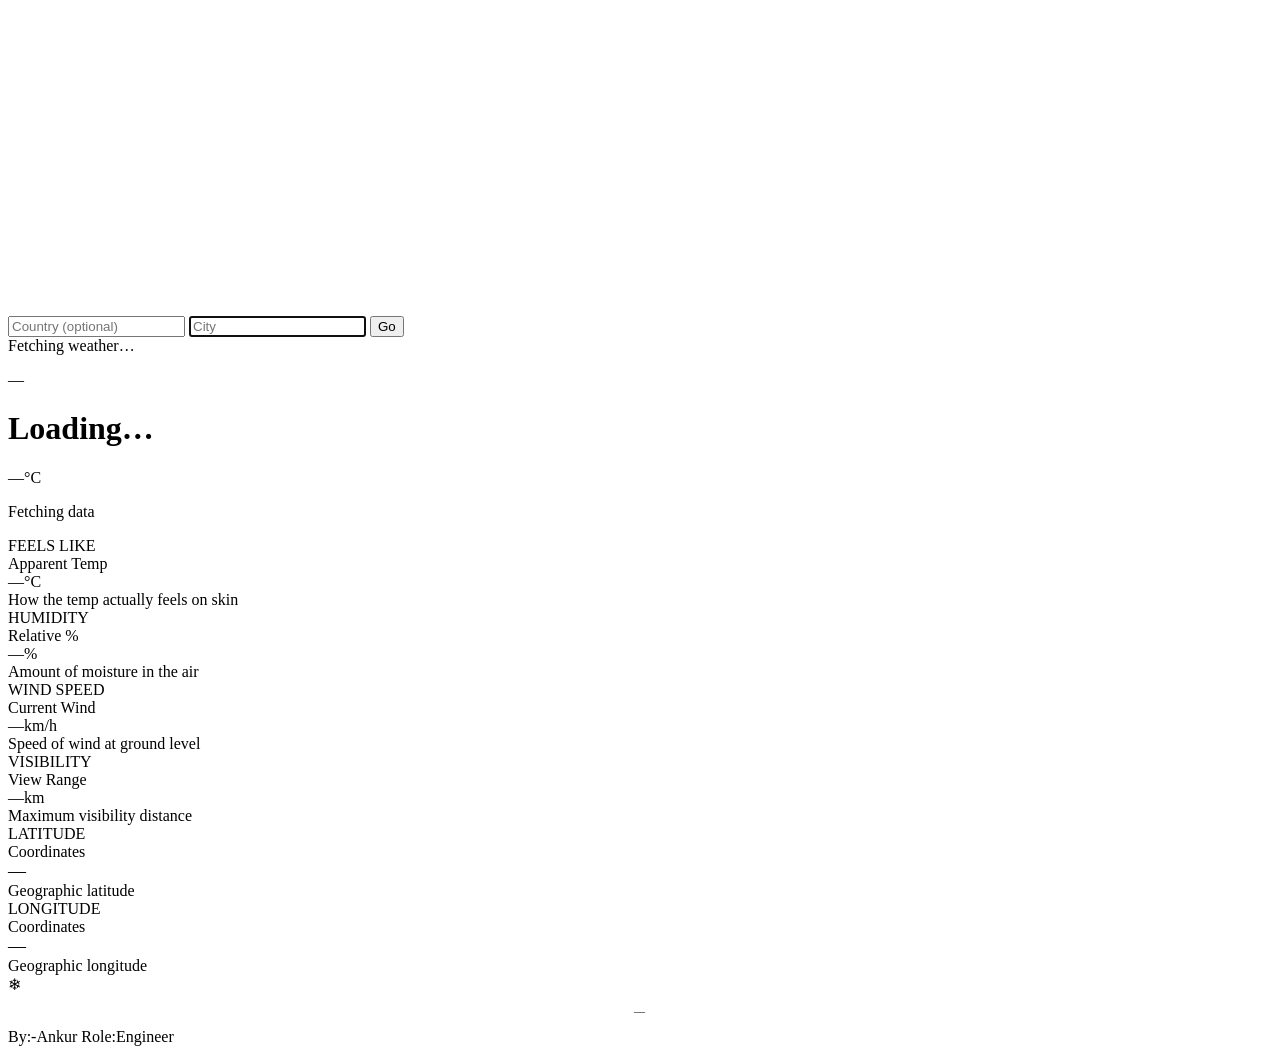
==== index.html @ 8caa288e "Create index.html" ====
<!DOCTYPE html>
<html lang="en">
<head>
  <meta charset="UTF-8">
  <meta name="viewport" content="width=device-width, initial-scale=1.0">
  <title>Weather-app</title>
  <link rel="preconnect" href="https://fonts.googleapis.com">
  <link href="https://fonts.googleapis.com/css2?family=Outfit:wght@200;300;400;500;600;700;800&display=swap" rel="stylesheet">

  </head>
<body>

  <canvas id="bgCanvas"></canvas>
  <div class="bg-overlay"></div>
  <canvas id="weatherCanvas"></canvas>

  <div class="search-wrap">
    <input type="text" id="countryInput" placeholder="Country (optional)">
    <input type="text" id="cityInput" placeholder="City" autofocus>
    <button id="goBtn" onclick="updateWeather()">Go</button>
  </div>

  <div class="error-banner" id="errorBanner"></div>

  <div class="card">
    <div class="loading-overlay" id="loadingOverlay">
      <div class="spinner"></div> Fetching weather…
    </div>

    <div class="card-left">
      <p class="country-tag" id="countryDisplay">—</p>
      <h1 class="city-name" id="cityDisplay">Loading…</h1>
      <div class="temp-main" id="tempDisplay">—<span>°C</span></div>

      <p class="weather-desc" id="descDisplay">Fetching data</p>
      <div class="stats-grid">
        <div class="stat-box">
          <div class="stat-icon">FEELS LIKE</div>
          <div class="stat-label">Apparent Temp</div>
          <div class="stat-value" id="feelsLike">—<span class="unit">°C</span></div>
          <div class="tooltip">How the temp actually feels on skin</div>
        </div>

        <div class="stat-box">
          <div class="stat-icon">HUMIDITY</div>
          <div class="stat-label">Relative %</div>
          <div class="stat-value" id="humidityVal">—<span class="unit">%</span></div>
          <div class="tooltip">Amount of moisture in the air</div>
        </div>

        <div class="stat-box">
          <div class="stat-icon">WIND SPEED</div>
          <div class="stat-label">Current Wind</div>
          <div class="stat-value" id="windVal">—<span class="unit">km/h</span></div>
          <div class="tooltip">Speed of wind at ground level</div>
        </div>

        <div class="stat-box">
          <div class="stat-icon">VISIBILITY</div>
          <div class="stat-label">View Range</div>
          <div class="stat-value" id="visibVal">—<span class="unit">km</span></div>
          <div class="tooltip">Maximum visibility distance</div>
        </div>

        <div class="stat-box">
          <div class="stat-icon">LATITUDE</div>
          <div class="stat-label">Coordinates</div>
          <div class="stat-value" id="latVal" style="font-size:18px">—</div>
          <div class="tooltip">Geographic latitude</div>
        </div>

        <div class="stat-box">
          <div class="stat-icon">LONGITUDE</div>
          <div class="stat-label">Coordinates</div>
          <div class="stat-value" id="lonVal" style="font-size:18px">—</div>
          <div class="tooltip">Geographic longitude</div>
        </div>

      </div>
    </div>
    <div class="card-right">
      <div class="icon-wrap">
        <div class="sun-icon active" id="iconSunny">
          <div class="sun-rays" id="sunRays"></div>
          <div class="sun-core"></div>
        </div>

        <div class="rain-icon" id="iconRain" style="flex-direction:column;align-items:center">
          <div class="cloud-body"></div>
          <div class="rain-drops">
            <div class="drop"></div><div class="drop"></div><div class="drop"></div>
            <div class="drop"></div><div class="drop"></div>
          </div>

        </div>

        <div class="haze-icon" id="iconHaze">
          <div class="haze-line"></div><div class="haze-line"></div>
          <div class="haze-line"></div><div class="haze-line"></div>
        </div>

        <div class="snow-icon" id="iconSnow" style="align-items:center;justify-content:center">
          <div class="snowflake-icon">&#10052;</div>
        </div>

        <div class="cloud-icon" id="iconCloudy" style="align-items:center;justify-content:center">
          <div class="cloud-big"></div>
        </div>
      </div>

      <p id="conditionLabel" style="font-size:11px;color:var(--text-muted);text-align:center;letter-spacing:1px;text-transform:uppercase">—</p>
    </div>
    <div class="card-footer">
      <span class="username">By:-Ankur</span>
      <span class="subject">Role:Engineer</span>
    </div>
  </div>

  </body>
  </html>
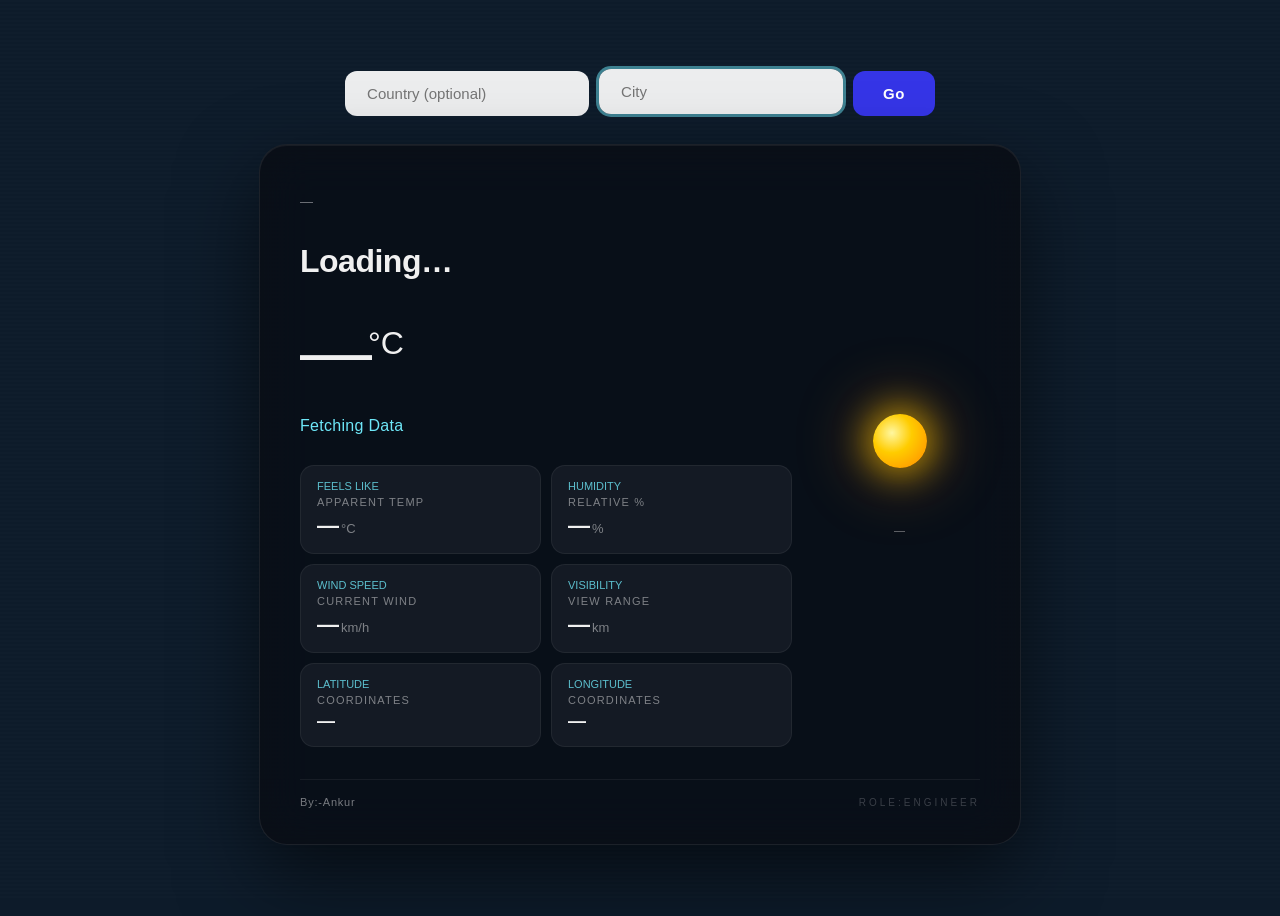
==== commit b31d40f7: "index.html" ====
--- a/index.html
+++ b/index.html
@@ -6,7 +6,7 @@
   <title>Weather-app</title>
   <link rel="preconnect" href="https://fonts.googleapis.com">
   <link href="https://fonts.googleapis.com/css2?family=Outfit:wght@200;300;400;500;600;700;800&display=swap" rel="stylesheet">
-
+  <link rel="stylesheet" href="style.css">
   </head>
 <body>
 
@@ -115,6 +115,6 @@
       <span class="subject">Role:Engineer</span>
     </div>
   </div>
-
+  <script src="script.js"></script>
   </body>
   </html>
--- a/style.css
+++ b/style.css
@@ -0,0 +1,174 @@
+  <style>
+    *, *::before, *::after { box-sizing: border-box; margin: 0; padding: 0; }
+    :root {
+      --card-bg: rgba(10,10,15,0.72);
+      --card-border: rgba(255,255,255,0.08);
+      --text-primary: #f0f0f0;
+      --text-muted: rgba(255,255,255,0.45);
+      --accent: #6ee7f7;
+      --stat-bg: rgba(255,255,255,0.05);
+      --radius: 28px;
+      --transition: 0.5s cubic-bezier(0.23,1,0.32,1);
+    }
+
+    body {
+      font-family: 'Outfit', sans-serif;
+      min-height: 100vh;
+      display: flex; flex-direction: column;
+      align-items: center; justify-content: center;
+      overflow: hidden; background: #0d1b2a;
+      color: var(--text-primary); position: relative;
+    }
+
+    #bgCanvas { position: fixed; inset: 0; width: 100%; height: 100%; z-index: 0; }
+    .bg-overlay { position: fixed; inset: 0; z-index: 1; pointer-events: none; }
+    #weatherCanvas { position: fixed; inset: 0; width: 100%; height: 100%; z-index: 2; pointer-events: none; }
+    body::after {
+      content: ''; position: fixed; inset: 0; z-index: 3; pointer-events: none;
+      background: repeating-linear-gradient(0deg, transparent, transparent 2px, rgba(255,255,255,0.012) 2px, rgba(255,255,255,0.012) 4px);
+    }
+
+    .search-wrap {
+      position: relative; z-index: 10; display: flex; gap: 10px;
+      margin-bottom: 28px; animation: slideDown 0.8s cubic-bezier(0.23,1,0.32,1) both;
+    }
+
+    .search-wrap input {
+      background: rgba(255,255,255,0.92); border: none; border-radius: 12px;
+      padding: 14px 22px; font-family: 'Outfit', sans-serif; font-size: 15px;
+      font-weight: 500; color: #1a1a2e; outline: none; width: 200px;
+      transition: box-shadow 0.3s, transform 0.2s;
+    }
+
+    .search-wrap input:focus { box-shadow: 0 0 0 3px rgba(110,231,247,0.5); transform: translateY(-2px); }
+    .search-wrap button {
+      background: #3535e7; color: #fff; border: none; border-radius: 12px;
+      padding: 14px 30px; font-family: 'Outfit', sans-serif; font-size: 15px;
+      font-weight: 600; cursor: pointer; letter-spacing: 0.5px;
+      transition: background 0.5s, transform 0.2s, box-shadow 0.3s;
+    }
+
+    .search-wrap button:hover { background: #0f3460; transform: translateY(-2px); box-shadow: 0 8px 20px rgba(0,0,0,0.4); }
+    .search-wrap button:disabled { opacity: 0.6; cursor: not-allowed; transform: none; }
+    .error-banner {
+      position: relative; z-index: 10;
+      background: rgba(255,80,80,0.15); border: 1px solid rgba(255,80,80,0.3);
+      border-radius: 12px; padding: 10px 20px; font-size: 13px; color: #ff9999;
+      margin-bottom: 16px; display: none;
+    }
+
+    .error-banner.visible { display: block; }
+
+    .card {
+      position: relative; z-index: 10;
+      background: var(--card-bg);
+      backdrop-filter: blur(24px) saturate(160%);
+      -webkit-backdrop-filter: blur(24px) saturate(160%);
+      border: 1px solid var(--card-border); border-radius: var(--radius);
+      padding: 36px 40px; width: min(680px, 92vw);
+      display: grid; grid-template-columns: 1fr auto; gap: 28px;
+      box-shadow: 0 32px 80px rgba(0,0,0,0.55), inset 0 1px 0 rgba(255,255,255,0.06);
+      animation: fadeUp 1s cubic-bezier(0.23,1,0.32,1) 0.2s both;
+    }
+
+    .loading-overlay {
+      position: absolute; inset: 0; border-radius: var(--radius);
+      background: rgba(0,0,0,0.4); display: none; align-items: center;
+      justify-content: center; z-index: 20; backdrop-filter: blur(4px);
+      font-size: 14px; color: var(--text-muted); letter-spacing: 2px;
+    }
+
+    .loading-overlay.active { display: flex; }
+    .spinner {
+      width: 20px; height: 20px;
+      border: 2px solid rgba(255,255,255,0.15); border-top-color: var(--accent);
+      border-radius: 50%; animation: spin 0.8s linear infinite; margin-right: 10px;
+    }
+
+    .card-left { display: flex; flex-direction: column; gap: 6px; }
+    .city-name { font-size: 32px; font-weight: 700; letter-spacing: -0.5px; line-height: 1.1; }
+    .country-tag { font-size: 13px; color: var(--text-muted); font-weight: 400; letter-spacing: 2px; text-transform: uppercase; margin-bottom: 8px; }
+    .temp-main { font-size: 72px; font-weight: 200; letter-spacing: -4px; line-height: 1; margin: 8px 0; }
+    .temp-main span { font-size: 32px; font-weight: 400; letter-spacing: 0; vertical-align: top; margin-top: 12px; display: inline-block; }
+    .weather-desc { font-size: 16px; color: var(--accent); font-weight: 500; text-transform: capitalize; letter-spacing: 0.3px; margin-bottom: 20px; }
+    .stats-grid { display: grid; grid-template-columns: 1fr 1fr; gap: 10px; margin-top: 4px; }
+    .stat-box {
+      background: var(--stat-bg); border: 1px solid rgba(255,255,255,0.06);
+      border-radius: 14px; padding: 14px 16px; cursor: default;
+      transition: all 0.3s; position: relative; overflow: hidden;
+    }
+
+    .stat-box:hover { background: rgba(255,255,255,0.09); border-color: rgba(110,231,247,0.2); transform: translateY(-2px); }
+    .stat-label { font-size: 11px; font-weight: 500; color: var(--text-muted); text-transform: uppercase; letter-spacing: 1.2px; margin-bottom: 5px; }
+    .stat-value { font-size: 22px; font-weight: 600; color: var(--text-primary); }
+    .stat-value .unit { font-size: 13px; font-weight: 400; color: var(--text-muted); margin-left: 2px; }
+    .stat-icon { font-size: 11px; color: var(--accent); margin-bottom: 4px; opacity: 0.8; }
+    .stat-box .tooltip {
+      position: absolute; bottom: calc(100% + 8px); left: 50%;
+      transform: translateX(-50%) scale(0.9);
+      background: rgba(20,30,50,0.95); border: 1px solid rgba(110,231,247,0.2);
+      border-radius: 8px; padding: 6px 12px; font-size: 11px;
+      color: rgba(255,255,255,0.7); white-space: nowrap; pointer-events: none;
+      opacity: 0; transition: all 0.25s;
+    }
+
+    .stat-box:hover .tooltip { opacity: 1; transform: translateX(-50%) scale(1); }
+    .card-right { display: flex; flex-direction: column; align-items: center; justify-content: center; min-width: 160px; gap: 12px; }
+    .icon-wrap { width: 120px; height: 120px; position: relative; display: flex; align-items: center; justify-content: center; }
+    .sun-icon, .rain-icon, .haze-icon, .snow-icon, .cloud-icon { display: none; position: absolute; }
+    .sun-icon.active, .rain-icon.active, .haze-icon.active, .snow-icon.active, .cloud-icon.active { display: flex; }
+    .sun-core {
+      width: 54px; height: 54px;
+      background: radial-gradient(circle at 35% 35%, #fff7a0, #ffcc00 40%, #ff8800);
+      border-radius: 50%; position: relative; z-index: 2;
+      box-shadow: 0 0 30px 8px rgba(255,200,0,0.5), 0 0 60px 20px rgba(255,150,0,0.25);
+      animation: sunPulse 3s ease-in-out infinite;
+    }
+
+    .sun-rays {
+      position: absolute; width: 120px; height: 120px; top: 50%; left: 50%;
+      transform-style: preserve-3d; animation: raysSpin 12s linear infinite;
+    }
+
+    .ray { position: absolute; width: 3px; border-radius: 3px; background: linear-gradient(to top, rgba(255,200,0,0.9), rgba(255,200,0,0)); top: 50%; left: 50%; transform-origin: 0 0; }
+    .cloud-body { width: 80px; height: 40px; background: linear-gradient(135deg, #b0c4de, #8fa8c8); border-radius: 40px 40px 0 0; position: relative; box-shadow: 0 4px 20px rgba(0,0,0,0.3); }
+    .cloud-body::before { content: ''; position: absolute; width: 44px; height: 44px; background: #a8bcd4; border-radius: 50%; top: -22px; left: 12px; }
+    .cloud-body::after  { content: ''; position: absolute; width: 32px; height: 32px; background: #b8ccde; border-radius: 50%; top: -14px; left: 36px; }
+    
+    .rain-drops { display: flex; gap: 8px; margin-top: 8px; padding-left: 10px; }
+    .drop { width: 3px; border-radius: 3px; background: linear-gradient(to bottom, #6aadff, rgba(100,173,255,0)); animation: dropFall 1.2s linear infinite; }
+    .drop:nth-child(1) { height: 14px; animation-delay: 0s; }
+    .drop:nth-child(2) { height: 18px; animation-delay: 0.2s; }
+    .drop:nth-child(3) { height: 12px; animation-delay: 0.4s; }
+    .drop:nth-child(4) { height: 16px; animation-delay: 0.15s; }
+    .drop:nth-child(5) { height: 10px; animation-delay: 0.35s; }
+
+    .haze-icon { flex-direction: column; gap: 7px; }
+    .haze-line { height: 5px; border-radius: 5px; background: linear-gradient(to right, transparent, rgba(220, 229, 238, 0.8), transparent); animation: hazeWave .5s ease-in-out infinite; }
+    .haze-line:nth-child(1) { width: 90px; }
+    .haze-line:nth-child(2) { width: 70px; animation-delay: 0.3s; margin-left: 10px; }
+    .haze-line:nth-child(3) { width: 80px; animation-delay: 0.6s; margin-left: 5px; }
+    .haze-line:nth-child(4) { width: 60px; animation-delay: 0.2s; margin-left: 20px; }
+    
+    .snowflake-icon { font-size: 70px; animation: snowSpin 8s linear infinite; filter: drop-shadow(0 0 12px rgba(180,220,255,0.8)); line-height: 1; }
+    .cloud-big { width: 100px; height: 48px; background: linear-gradient(135deg, #cbd5e1, #94a3b8); border-radius: 48px 48px 0 0; position: relative; box-shadow: 0 6px 24px rgba(0,0,0,0.25); animation: cloudFloat 4s ease-in-out infinite; }
+    .cloud-big::before { content: ''; position: absolute; width: 52px; height: 52px; background: #b8c5d8; border-radius: 50%; top: -26px; left: 14px; }
+    .cloud-big::after  { content: ''; position: absolute; width: 40px; height: 40px; background: #cad5e4; border-radius: 50%; top: -18px; left: 44px; }
+
+    .card-footer { grid-column: 1/-1; display: flex; justify-content: space-between; align-items: center; padding-top: 16px; border-top: 1px solid rgba(255,255,255,0.06); margin-top: 4px; }
+
+    .username { font-size: 11px; color: var(--text-muted); letter-spacing: 0.8px; }
+
+    .subject { font-size: 10px; letter-spacing: 3px; text-transform: uppercase; color: rgba(255,255,255,0.2); }
+    
+    @keyframes slideDown { from { opacity:0; transform:translateY(-30px); } to { opacity:1; transform:translateY(0); } }
+    @keyframes fadeUp { from { opacity:0; transform:translateY(40px) scale(0.97); } to { opacity:1; transform:translateY(0) scale(1); } }
+    @keyframes sunPulse { 0%,100% { transform:scale(1); } 50% { transform:scale(1.08); } }
+    @keyframes raysSpin { from { transform:translate(-50%,-50%) rotate(0deg); } to { transform:translate(-50%,-50%) rotate(360deg); } }
+    @keyframes dropFall { 0% { opacity:1; transform:translateY(0); } 100% { opacity:0; transform:translateY(22px); } }
+    @keyframes hazeWave { 0%,100% { transform:translateX(0); opacity:0.5; } 50% { transform:translateX(8px); opacity:1; } }
+    @keyframes snowSpin { from { transform:rotate(0deg); } to { transform:rotate(360deg); } }
+    @keyframes cloudFloat { 0%,100% { transform:translateY(0); } 50% { transform:translateY(-8px); } }
+    @keyframes spin { to { transform:rotate(360deg); } }
+  
+  </style>
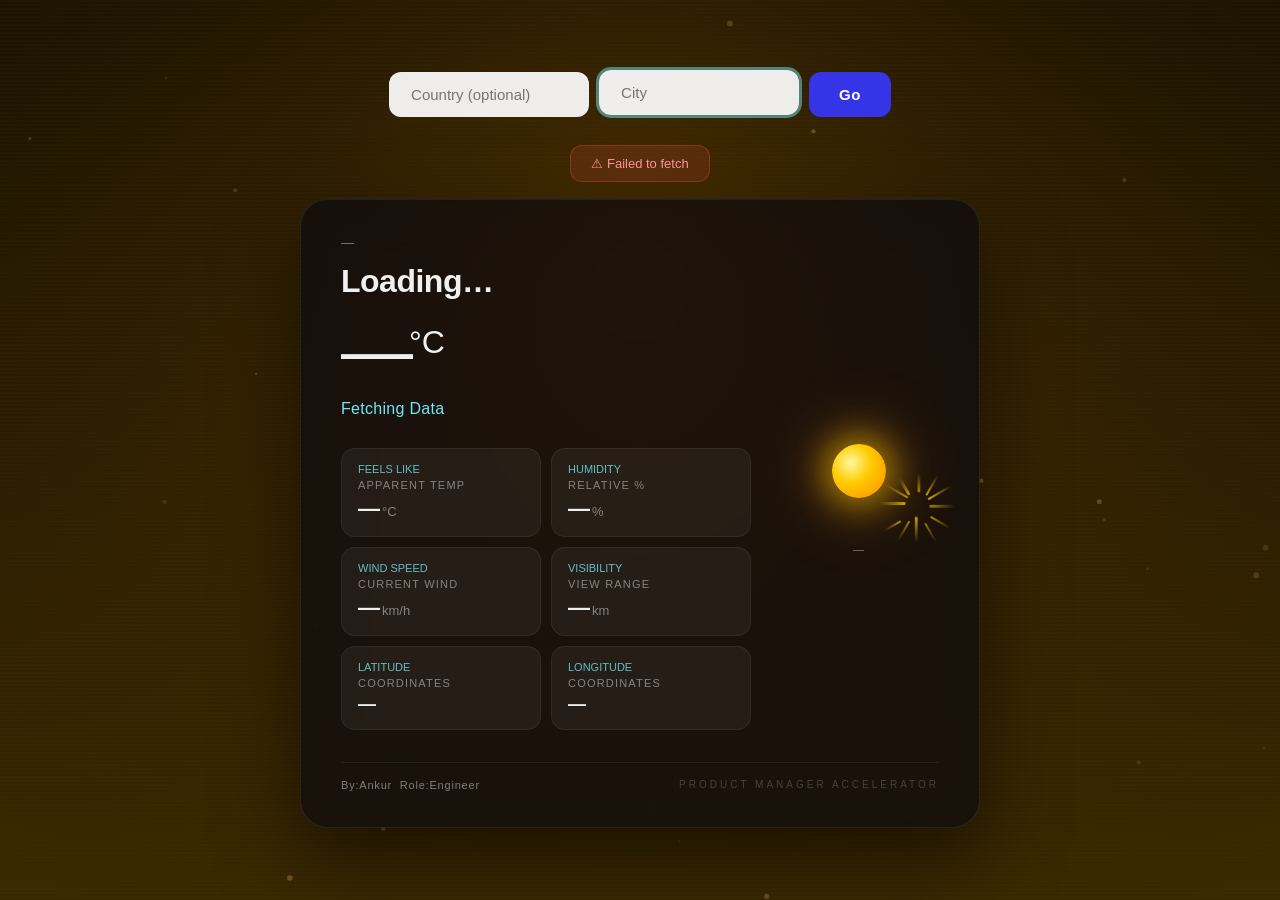
==== commit 08f9684c: "index.html" ====
--- a/index.html
+++ b/index.html
@@ -6,7 +6,7 @@
   <title>Weather-app</title>
   <link rel="preconnect" href="https://fonts.googleapis.com">
   <link href="https://fonts.googleapis.com/css2?family=Outfit:wght@200;300;400;500;600;700;800&display=swap" rel="stylesheet">
-  <link rel="stylesheet" href="style.css">
+  <link rel="stylesheet" href="./style.css">
   </head>
 <body>
 
@@ -111,10 +111,10 @@
       <p id="conditionLabel" style="font-size:11px;color:var(--text-muted);text-align:center;letter-spacing:1px;text-transform:uppercase">—</p>
     </div>
     <div class="card-footer">
-      <span class="username">By:-Ankur</span>
-      <span class="subject">Role:Engineer</span>
+      <span class="username">By:Ankur&nbsp; Role:Engineer</span>
+      <span class="subject">Product Manager Accelerator</span>
     </div>
   </div>
-  <script src="script.js"></script>
+  <script src="./script.js"></script>
   </body>
   </html>
--- a/style.css
+++ b/style.css
@@ -1,4 +1,3 @@
-  <style>
     *, *::before, *::after { box-sizing: border-box; margin: 0; padding: 0; }
     :root {
       --card-bg: rgba(10,10,15,0.72);
@@ -16,7 +15,7 @@
       min-height: 100vh;
       display: flex; flex-direction: column;
       align-items: center; justify-content: center;
-      overflow: hidden; background: #0d1b2a;
+      overflow-y: auto; overflow-x: hidden; background: #0d1b2a;
       color: var(--text-primary); position: relative;
     }
 
@@ -170,5 +169,4 @@
     @keyframes snowSpin { from { transform:rotate(0deg); } to { transform:rotate(360deg); } }
     @keyframes cloudFloat { 0%,100% { transform:translateY(0); } 50% { transform:translateY(-8px); } }
     @keyframes spin { to { transform:rotate(360deg); } }
-  
-  </style>
+
